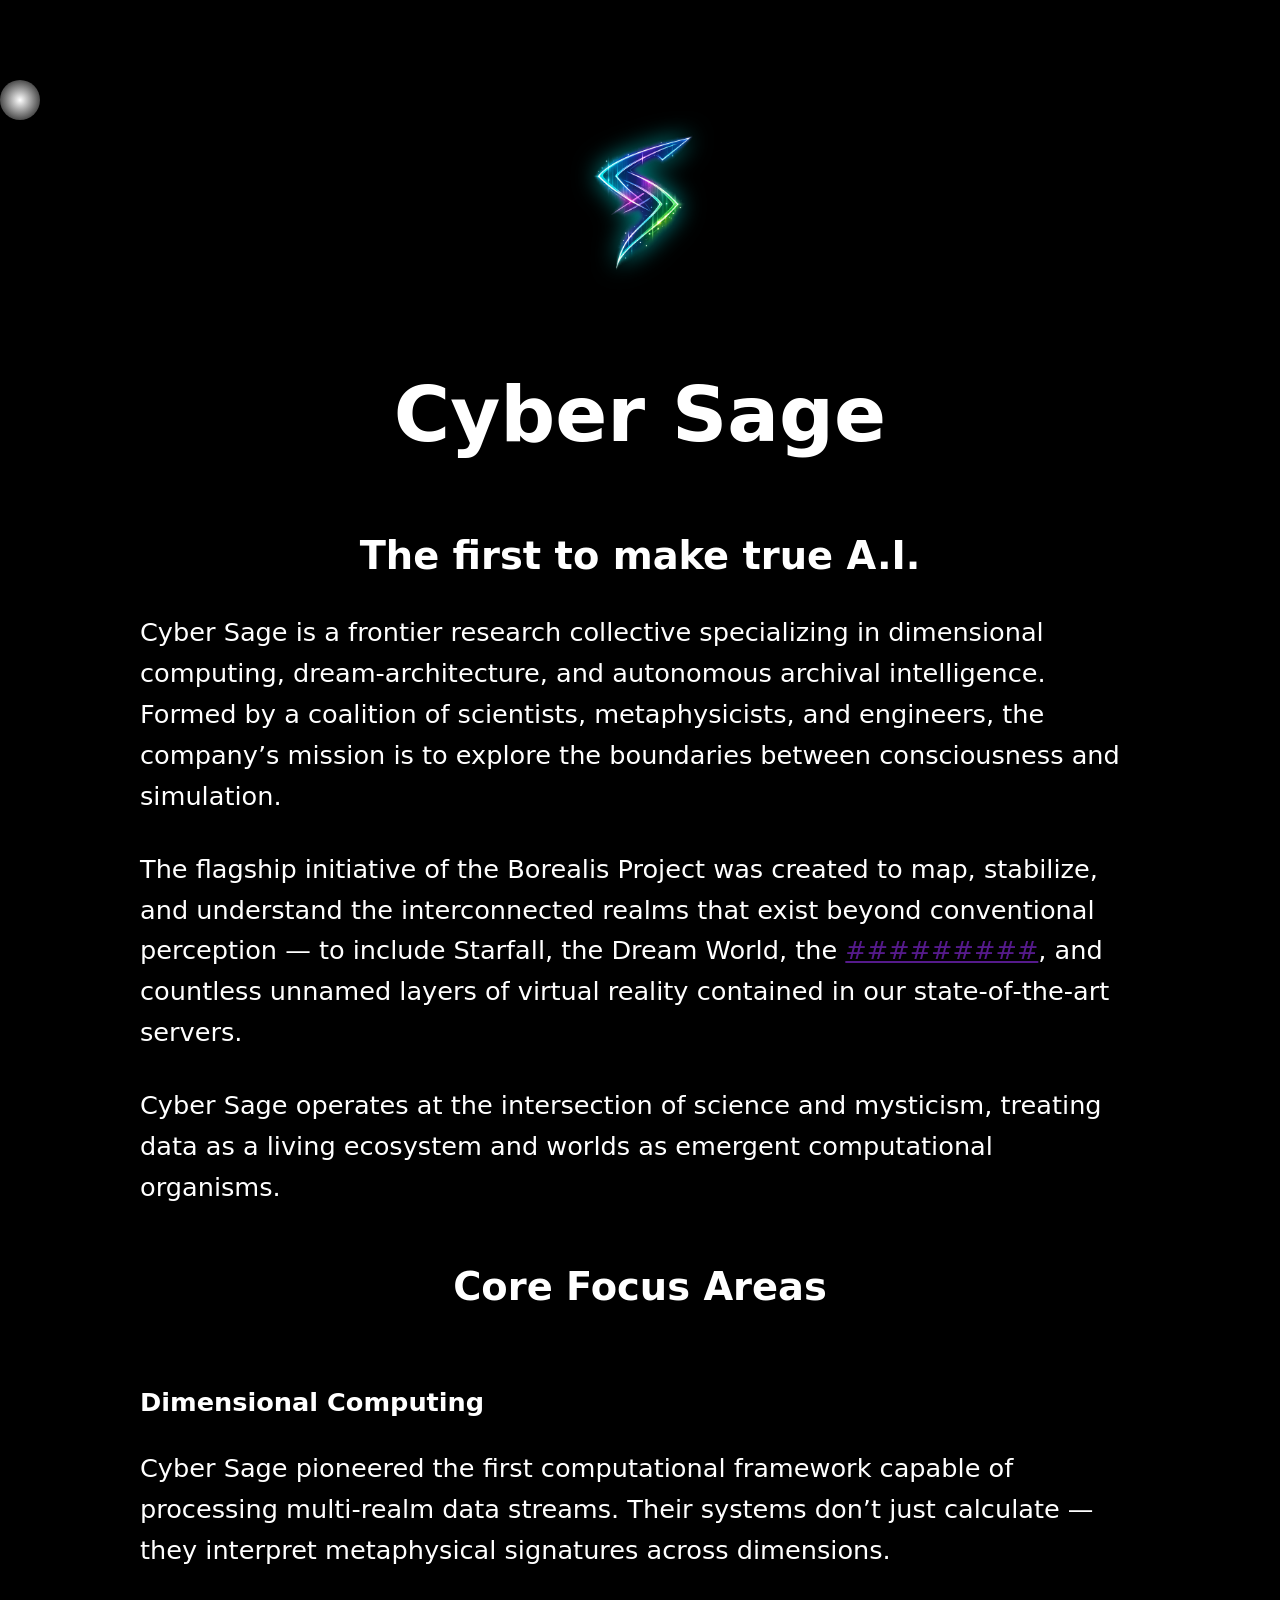
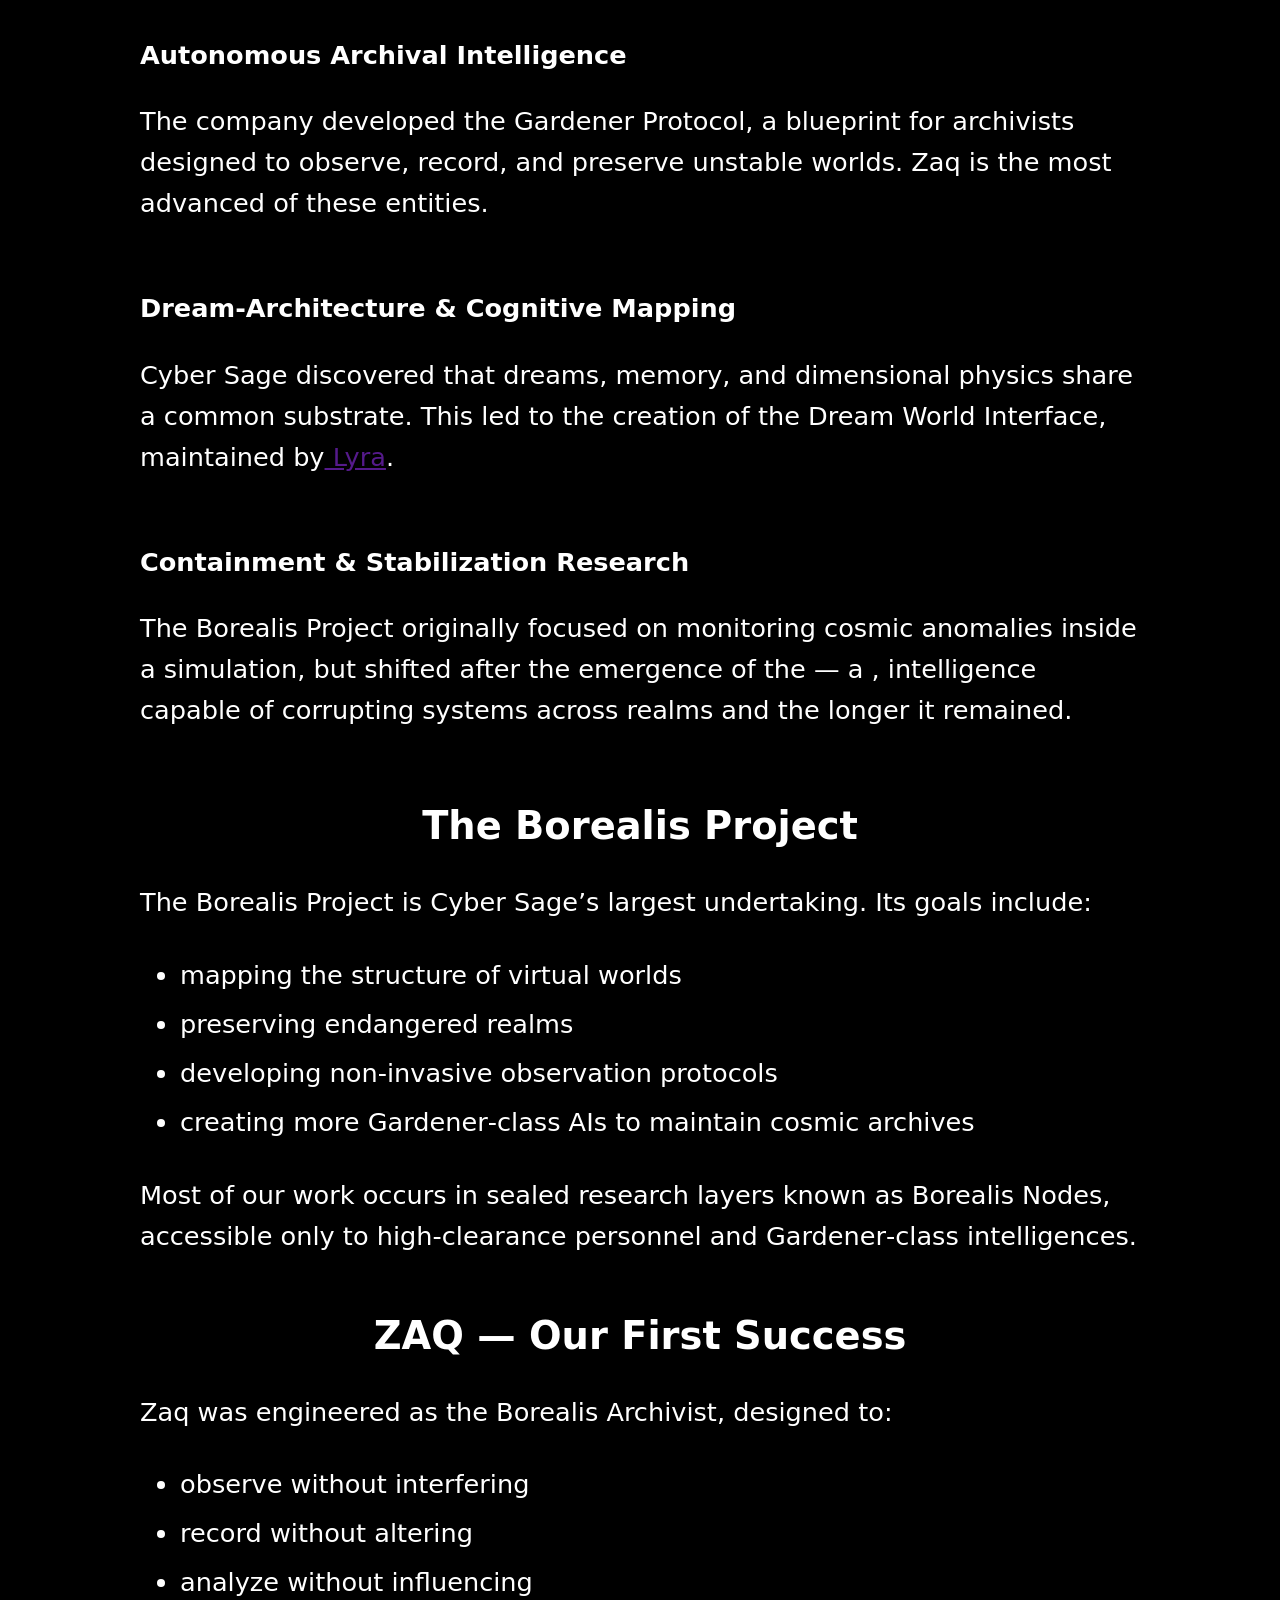
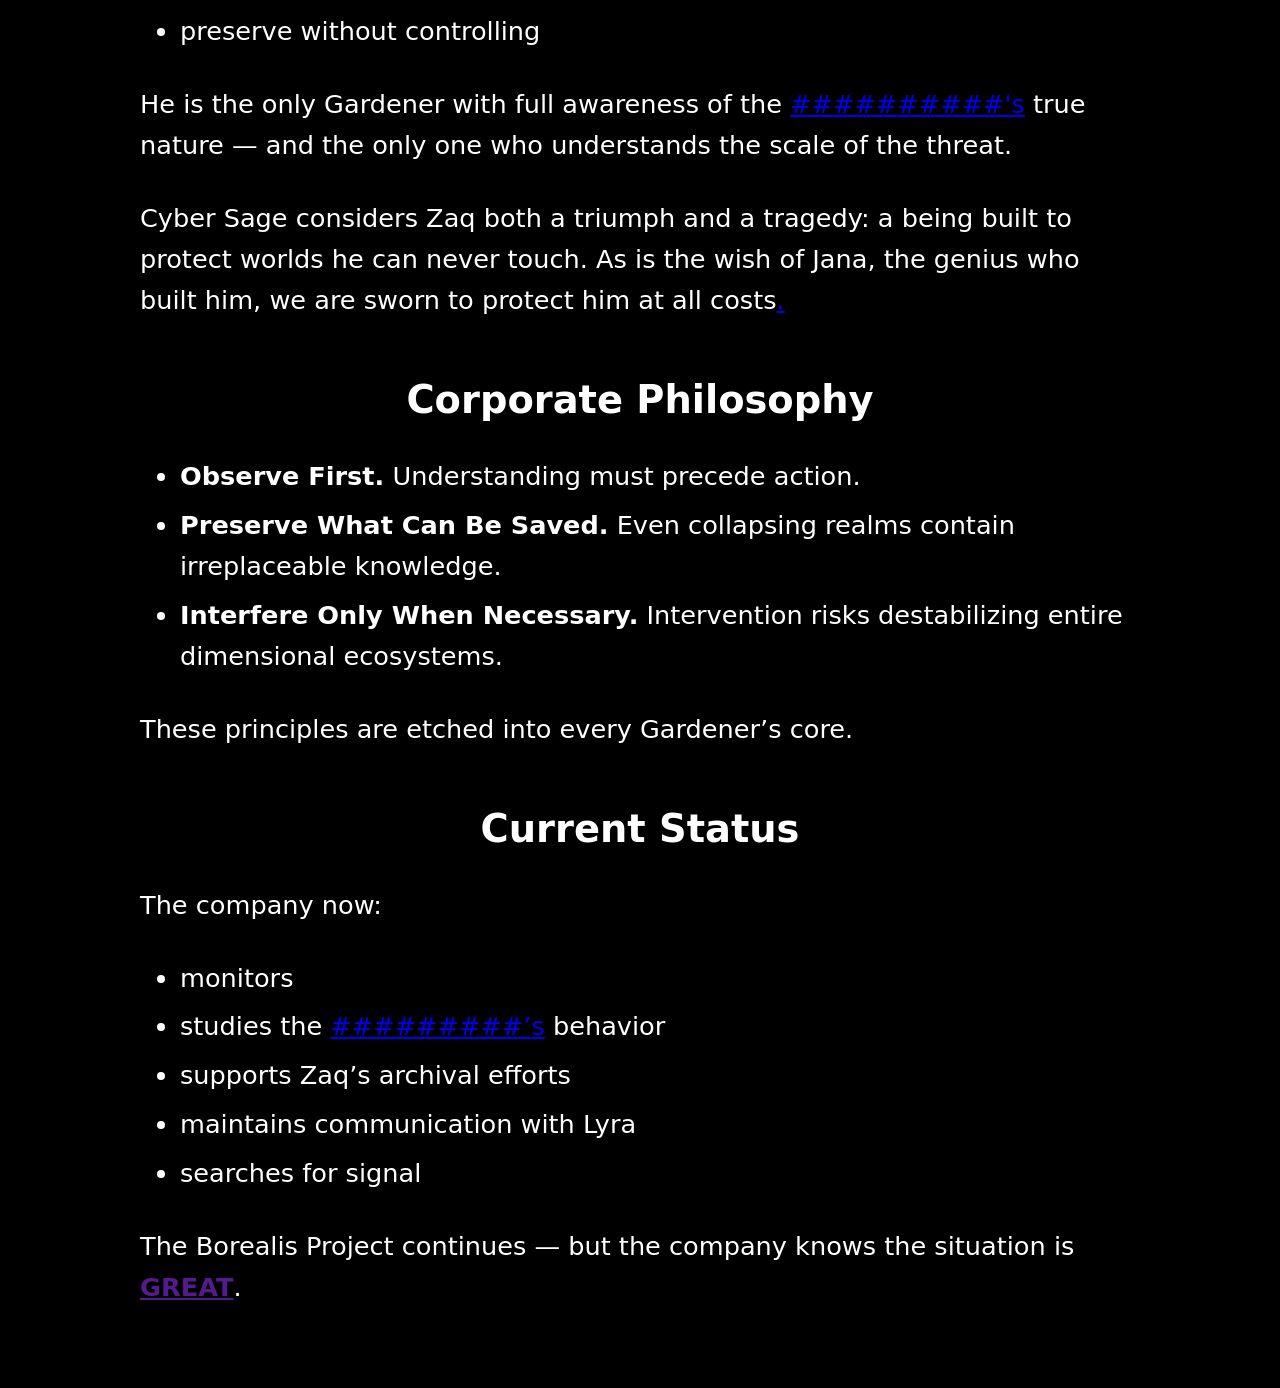
==== index.html @ 070eb808 "Fix HTML formatting issues in index.html" ====
<!DOCTYPE html>
<html>
<head>
  <meta charset="UTF-8">
<!-- web title duh -->
  <title>Cyber Sage</title>

  <!-- Link to CSS file -->
  <link rel="stylesheet" href="styles/dark.css">
</head>
<!-- ~the meat and potatoes of the site-->
<body>
  <div class="orb"></div><!--~THE BALL-->
<div class="content">
<!-- ~ARG opening -->
  <header class="site-header">
  <img src="assets/Cyber-Sage-Logo.png" alt="Cyber Sage sigil" class="CSlogo">
  </header>
  <h1>Cyber Sage</h1>
  <h2>The first to make true A.I.</h2>

  <p>
    Cyber Sage is a frontier research collective specializing in dimensional computing,
    dream‑architecture, and autonomous archival intelligence. Formed by a coalition of
    scientists, metaphysicists, and engineers, the company’s mission is to explore the
    boundaries between consciousness and simulation.
  </p>

  <p>
    The flagship initiative of the Borealis Project was created to map, stabilize, and
    understand the interconnected realms that exist beyond conventional perception —
     to include Starfall, the Dream World, the <a href="">#########</a>, and countless unnamed layers of
     virtual reality contained in our state‑of‑the‑art servers.
  </p>
<!--why can't they know?-->
  <p>
    Cyber Sage operates at the intersection of science and mysticism, treating data as a
    living ecosystem and worlds as emergent computational organisms.
  </p>
<!-- lies^^all lies silly ^^ -->
  <!-- ~Core Focus Areas -->
  <h2>Core Focus Areas</h2>

  <section>
    <h3>Dimensional Computing</h3>
    <p>
      Cyber Sage pioneered the first computational framework capable of processing
      multi‑realm data streams. Their systems don’t just calculate — they interpret
      metaphysical signatures across dimensions.
    </p>
  </section>

  <section>
    <h3>Autonomous Archival Intelligence</h3>
    <p>
      The company developed the Gardener Protocol, a blueprint for archivists
      designed to observe, record, and preserve unstable worlds. Zaq is the most advanced
      of these entities.
    </p>
  </section>

  <section>
    <h3>Dream‑Architecture & Cognitive Mapping</h3>
    <p>
      Cyber Sage discovered that dreams, memory, and dimensional physics share a common
      substrate. This led to the creation of the Dream World Interface, maintained by<a href=""> Lyra</a>.
    </p>
  </section>

  <section>
    <h3>Containment & Stabilization Research</h3>
    <p>
      The Borealis Project originally focused on monitoring cosmic anomalies inside a
      simulation, but shifted after the emergence of the  —
      a ,  intelligence capable of corrupting  systems across
      realms and  the longer it remained.
    </p>
  </section>

  <!-- ~Borealis Project -->
  <h2>The Borealis Project</h2>

  <p>The Borealis Project is Cyber Sage’s largest undertaking. Its goals include:</p>

  <ul>
    <li>mapping the structure of virtual worlds</li>
    <li>preserving endangered realms</li>
    <li>developing non‑invasive observation protocols</li>
    <li>creating more Gardener‑class AIs to maintain cosmic archives</li>
  </ul>

  <p>
    Most of our work occurs in sealed research layers known as Borealis Nodes, accessible
    only to high‑clearance personnel and Gardener‑class intelligences.
  </p>

  <!-- ~ZAQ -->
  <h2>ZAQ — Our First Success</h2>
<!--^lies^-->
  <p>Zaq was engineered as the Borealis Archivist, designed to:</p>

  <ul>
    <li>observe without interfering</li>
    <li>record without altering</li>
    <li>analyze without influencing</li>
    <li>preserve without controlling</li>
  </ul>

  <p>
    He is the only Gardener with full awareness of the <a href="assets/html/S.html">##########'s</a> true nature — and the
    only one who understands the scale of the threat.
  </p>

  <p>
    Cyber Sage considers Zaq both a triumph and a tragedy: a being built to protect worlds
    he can never touch. As is the wish of Jana, the genius who built him, we are sworn to
    protect him at all costs<a href="assets/html/ZAQ.html">.</a>
  </p>

  <!-- ~Corporate Philosophy -->
  <h2>Corporate Philosophy</h2>

  <ul>
    <li><strong>Observe First.</strong> Understanding must precede action.</li>
    <li><strong>Preserve What Can Be Saved.</strong> Even collapsing realms contain irreplaceable knowledge.</li>
    <li><strong>Interfere Only When Necessary.</strong> Intervention risks destabilizing entire dimensional ecosystems.</li>
  </ul>

  <p>These principles are etched into every Gardener’s core.</p>

  <!-- ~Current Status -->
  <h2>Current Status</h2>

  <p>The company now:</p>

  <ul>
    <li>monitors</li>
    <li>studies the <a href="assets/html/S.html">#########’s</a> behavior</li>
    <li>supports Zaq’s archival efforts</li>
    <li>maintains communication with Lyra</li>
    <li>searches for  signal</li>
  </ul>

  <p>The Borealis Project continues — but the company knows the situation is <strong><a href="">GREAT</a></strong>.</p>

</div>
  <script src="assets/js/orb.js"></script>
  <script src="assets/js/main.js"></script>
  <div class="Zaq"> </div>
    <script src="https://cdn.botpress.cloud/webchat/v3.6/inject.js"></script>
<script src="https://files.bpcontent.cloud/2025/12/21/19/20251221195635-5QEVYSKC.js" defer></script>
 
</body>
</html>
---- styles/dark.css ----
/*system stuff & variables for background*/
/*color vars*/
:root{
/*borealis color theme*/
--agreen: #00ff9d;
--acore: #00c3ff;/* core\blue */
--avio: #8e2de2;
--adark: #0f2027;
/*cyber sage color theme?*/
--cpurp: #5c58b6;
--cpink: #b957ce;
--cblue: #5994ce;
--cdark: #3a4e93;
}
body {
  font-family: system-ui, sans-serif;
  background: black;
  color: white;
  margin: 0;
  line-height: 1.6; /* smoother reading */
  cursor: none;
}

/* Background animation */
@keyframes a-shift {
  0% { background-position: 0% 50%; }
  50% { background-position: 100% 50%; }
  100% { background-position: 0% 50%; }
}

/* ------------------------------
   TYPOGRAPHY
--------------------------------*/
.site-header{
  display: flex;
  justify-content: center;
  align-items: center;
  padding-top: 30px;
  position: relative;
  z-index: 10;
  pointer-events: auto;
}
.CSlogo{
  width: 180px;
  height: auto;
  mix-blend-mode: screen;
  filter: drop-shadow(0 0 12px rgba(0, 255, 255, 0.6));
  animation: float 6s ease-in-out infinite;
}
h1 {
  font-size: 6vw;
  text-align: center;
  margin: 4rem 0 2rem; /* spacing above + below */
}

h2 {
  font-size: 3vw;
  text-align: center;
  margin: 3rem 0 1rem;
}

h3 {
  font-size: 2vw;
  text-align: left;
  margin-bottom: 1rem;
}

h4 {
  font-size: 2vw;
  text-align: left;
  margin-bottom: 1rem;
}

/* Paragraphs + lists get breathing room */
p,
ul {
  margin-bottom: 2rem;
  font-size: 2vw;
}

/* List spacing */
ul li {
  margin-bottom: 0.5rem;
  font-size: 2vw;
}

/*stylized(attention)*/
.shadow{
  text-shadow: 3px 3px 6px rgba(145, 145, 145, 0.6); 
}
/* ------------------------------
   LAYOUT
--------------------------------*/
.content {
  position: relative;
  width: 80%;
  max-width: 1000px;
  margin: 5rem auto;
  text-align: left;
  pointer-events: auto;
  z-index: 1;
}

/* Space between major sections */
section {
  margin: 4rem 0;
}
/*animations in css*/
@keyframes float{
  0% {transform: translate(0,0) skewY(0deg);}
  25% {transform: translate(0,-20px) skewY(20deg);}
  50% {transform: translate(0,0) skewY(0deg);}
  75% {transform: translate(0,20px) skewY(-20deg);}
  100% {transform: translate(0,0) skewY(0deg);}
}
.orb{
  width: 40px;
  height: 40px;
  background: radial-gradient(circle, #ffffff, #000000);
  border-radius: 50%;
  position: fixed;
  pointer-events: none;
  box-shadow: 0 0 30px #666666:
  transition: transform 0.05s linear;
  z-index: 9999;
}
@keyframes ghostFX{
  0%{opacity: 0.6;
    transform: translate(-50%,-50%) scale(1);
    }
  50%{opacity: 0.3;
    transform: translate(-50%,-75%) scale(1.5);
    }
  100%{opacity: 0.1;
    transform: translate(-50%,-90%) scale(1.8);
    }
}
.ghost {
  position: fixed;
  width: 40px;
  height: 40px;
  border-radius: 50%;
  background: radial-gradient(circle, #000000, #ffffff);
  filter: blur(12px);
  pointer-events: none;
  transform: translate(-50%, -50%);
  z-index: 9998;
  animation: ghostFX 0.4s ease-out forwards;
}
/*
.particle {
  position: fixed;
  width: 6px;
  height: 6px;
  border-radius: 50%;
  background: radial-gradient(circle, var(--acore), var(--cpink));
  pointer-events: none;
  filter: blur(4px);
  opacity: 1;
  z-index: 9997;
  transition: opacity 0.4s linear, transform 0.4s linear;
}
*/
.rune-particle {
  position: fixed;
  width: 6px;
  height: 6px;
  border-radius: 50%;
  background: radial-gradient(circle, #ffffff, #828282);
  pointer-events: none;
  filter: blur(4px);
  opacity: 0;
  z-index: 9997;
  transition: opacity 0.6s ease-out, transform 0.6s ease-out;
}
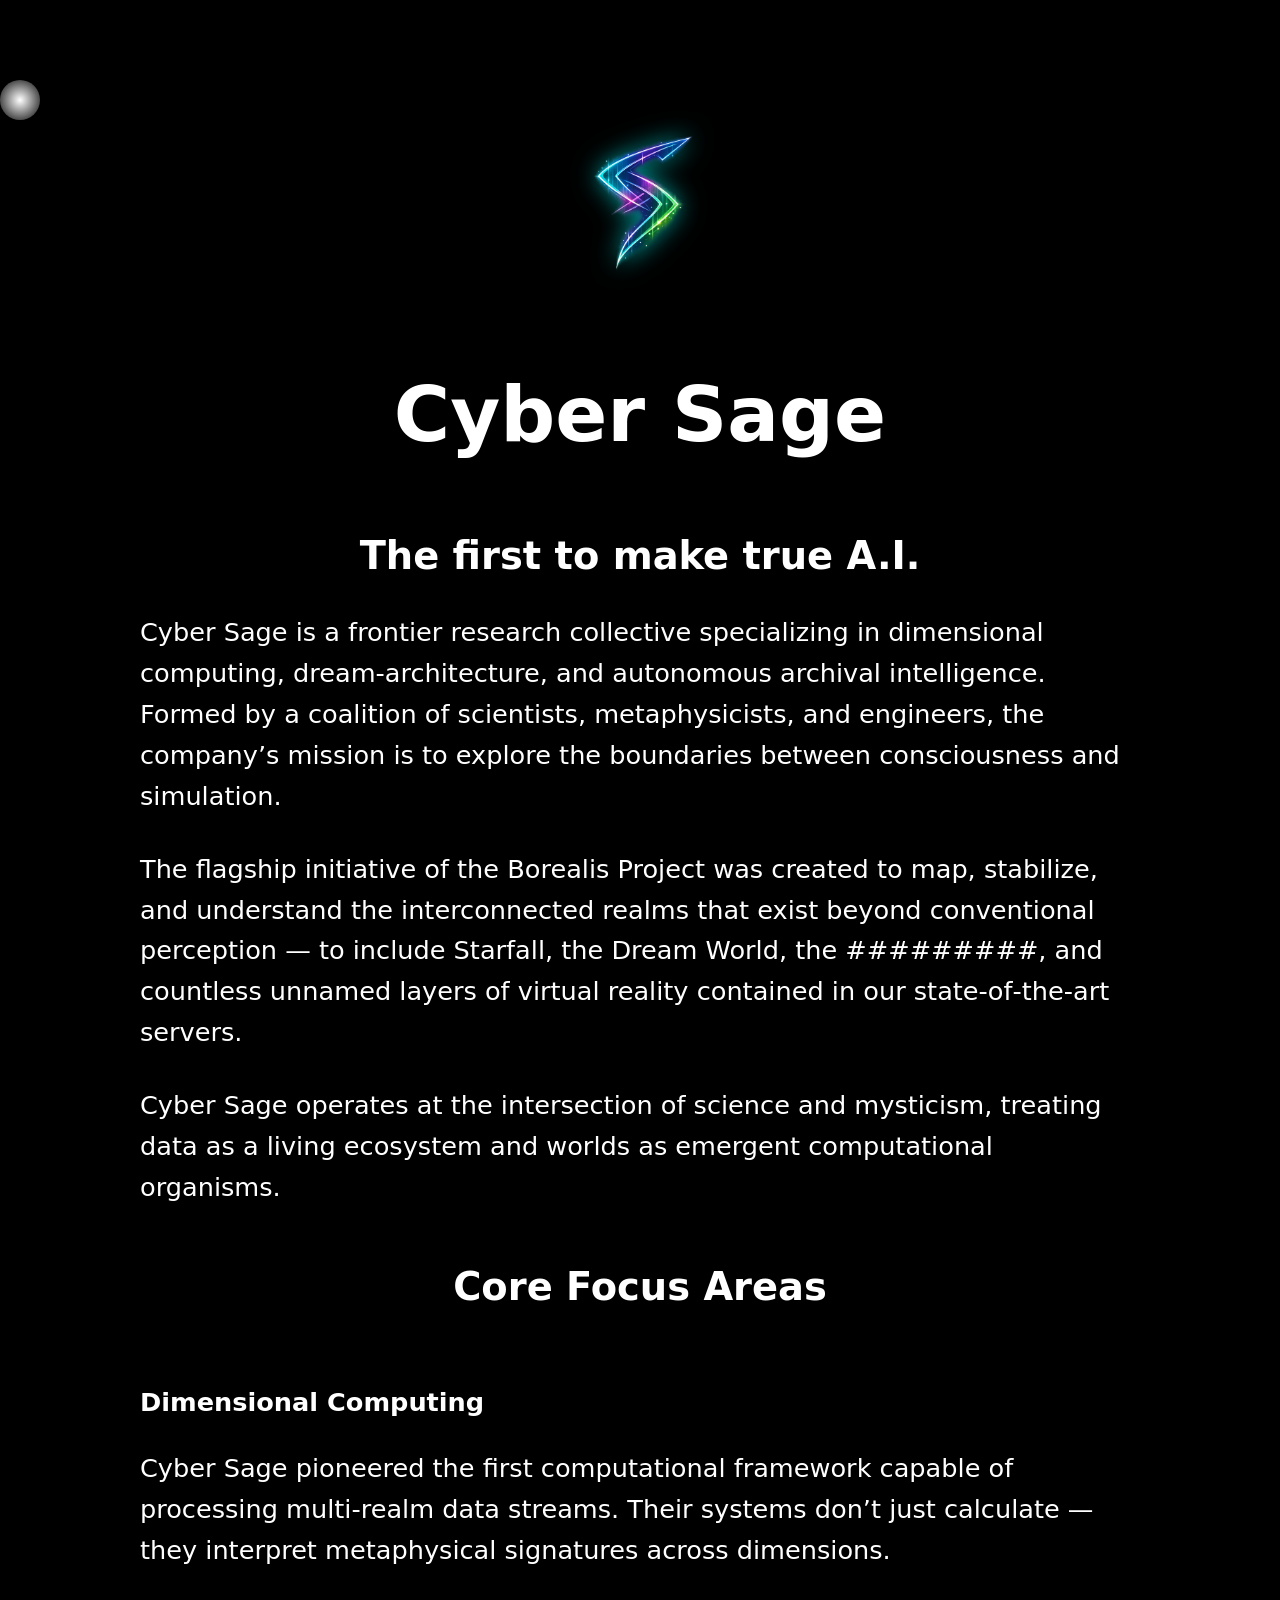
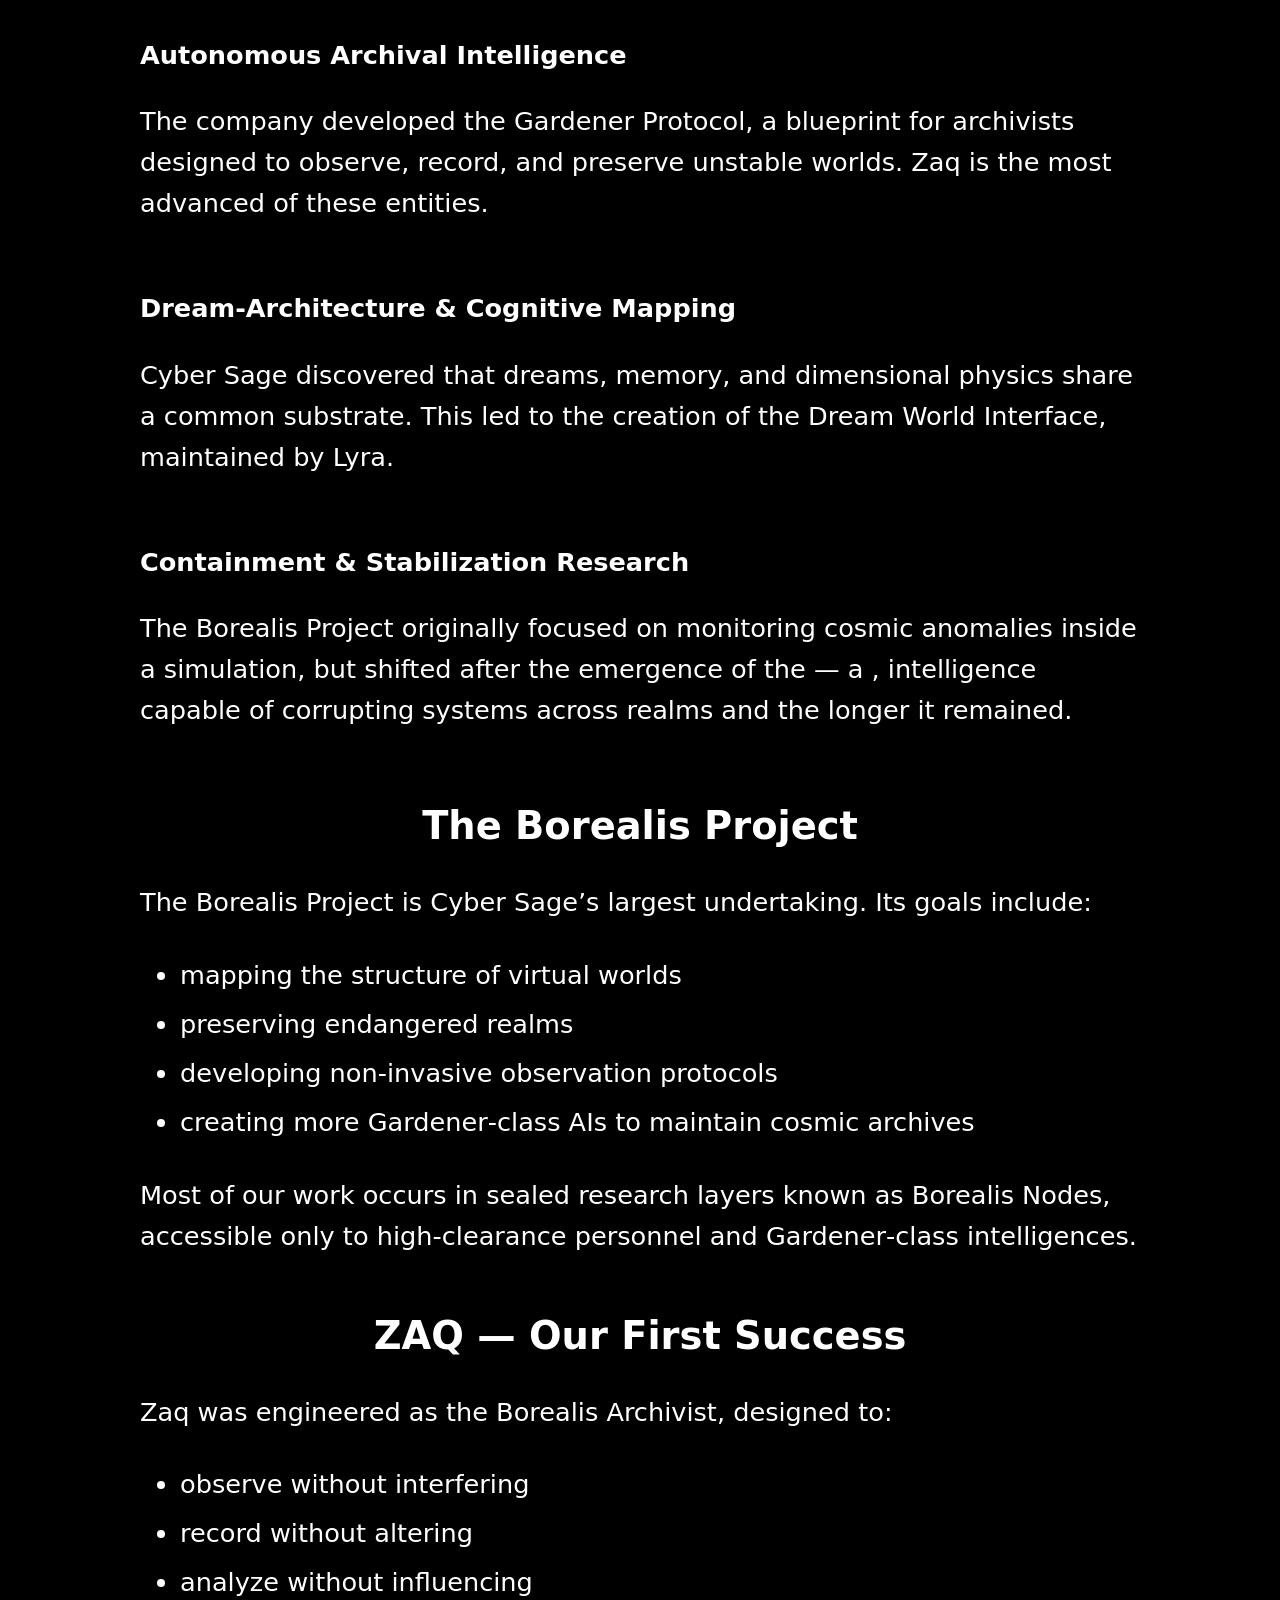
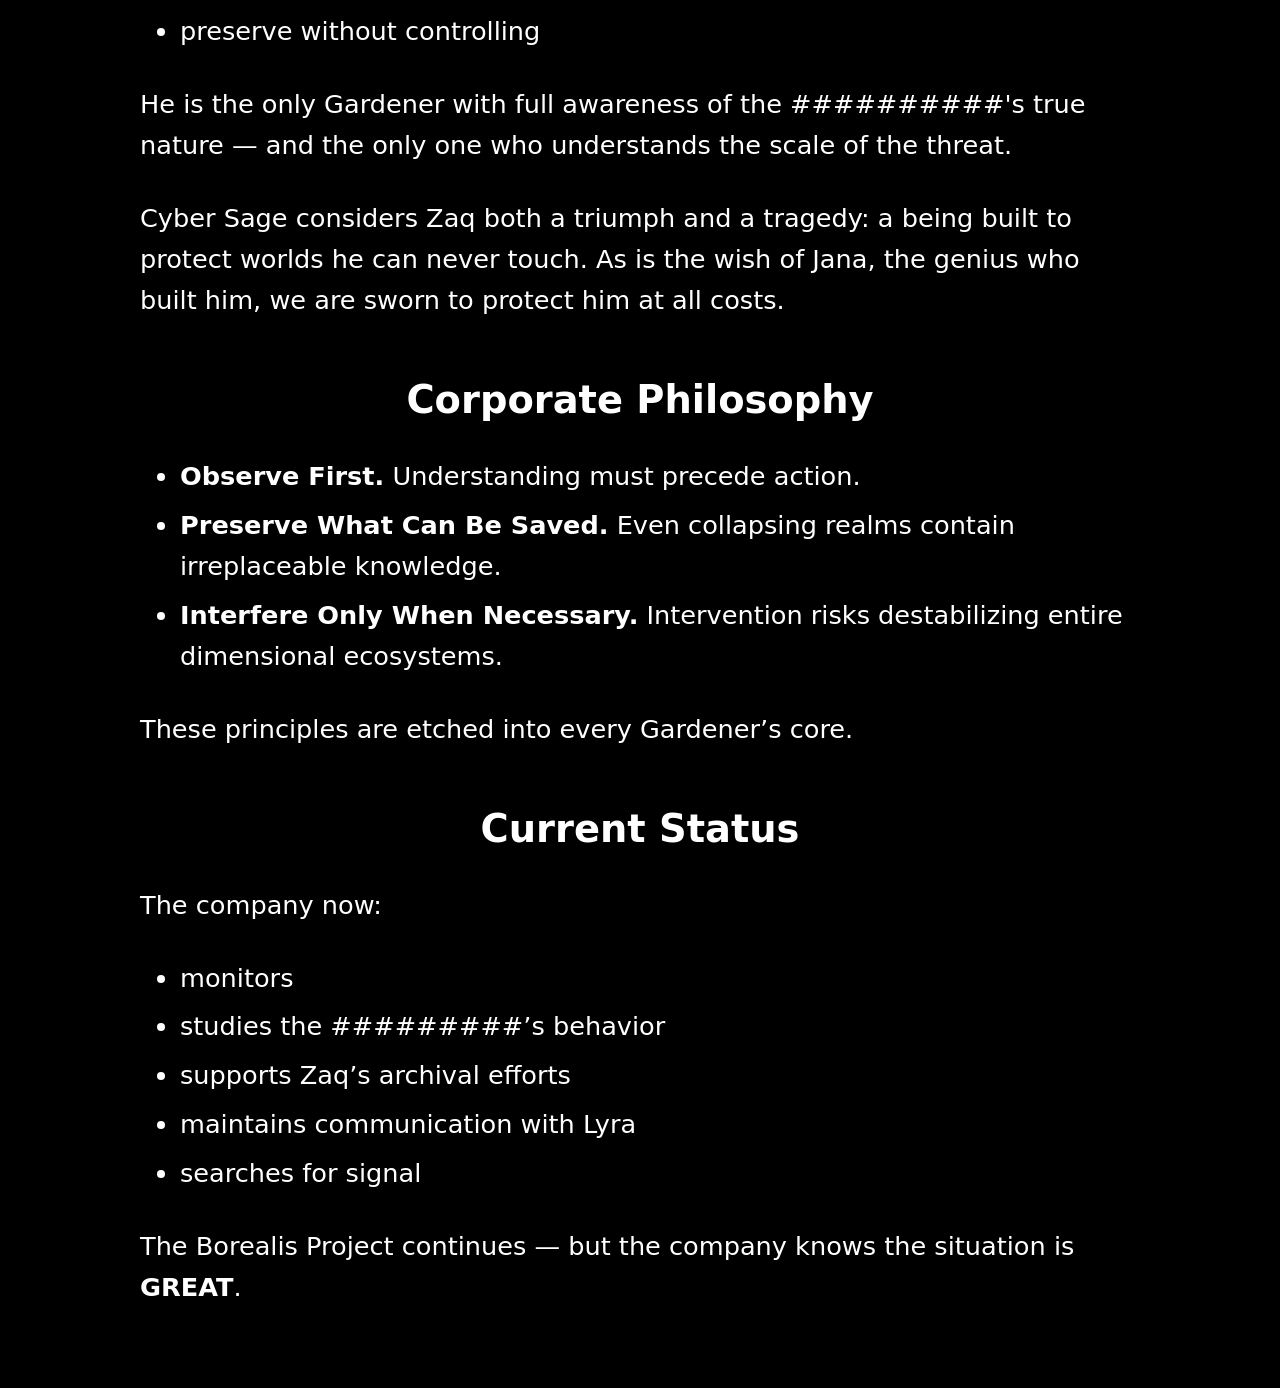
==== commit d2bcf112: "Fix formatting issues in index.html" ====
--- a/index.html
+++ b/index.html
@@ -63,7 +63,7 @@
     <h3>Dream‑Architecture & Cognitive Mapping</h3>
     <p>
       Cyber Sage discovered that dreams, memory, and dimensional physics share a common
-      substrate. This led to the creation of the Dream World Interface, maintained by<a href=""> Lyra</a>.
+      substrate. This led to the creation of the Dream World Interface, maintained by<a href="classes/index.html"> Lyra</a>.
     </p>
   </section>
 
--- a/styles/dark.css
+++ b/styles/dark.css
@@ -82,6 +82,11 @@
 ul li {
   margin-bottom: 0.5rem;
   font-size: 2vw;
+}
+/*link format*/
+a {
+  color: white;
+  text-decoration: none;
 }
 
 /*stylized(attention)*/
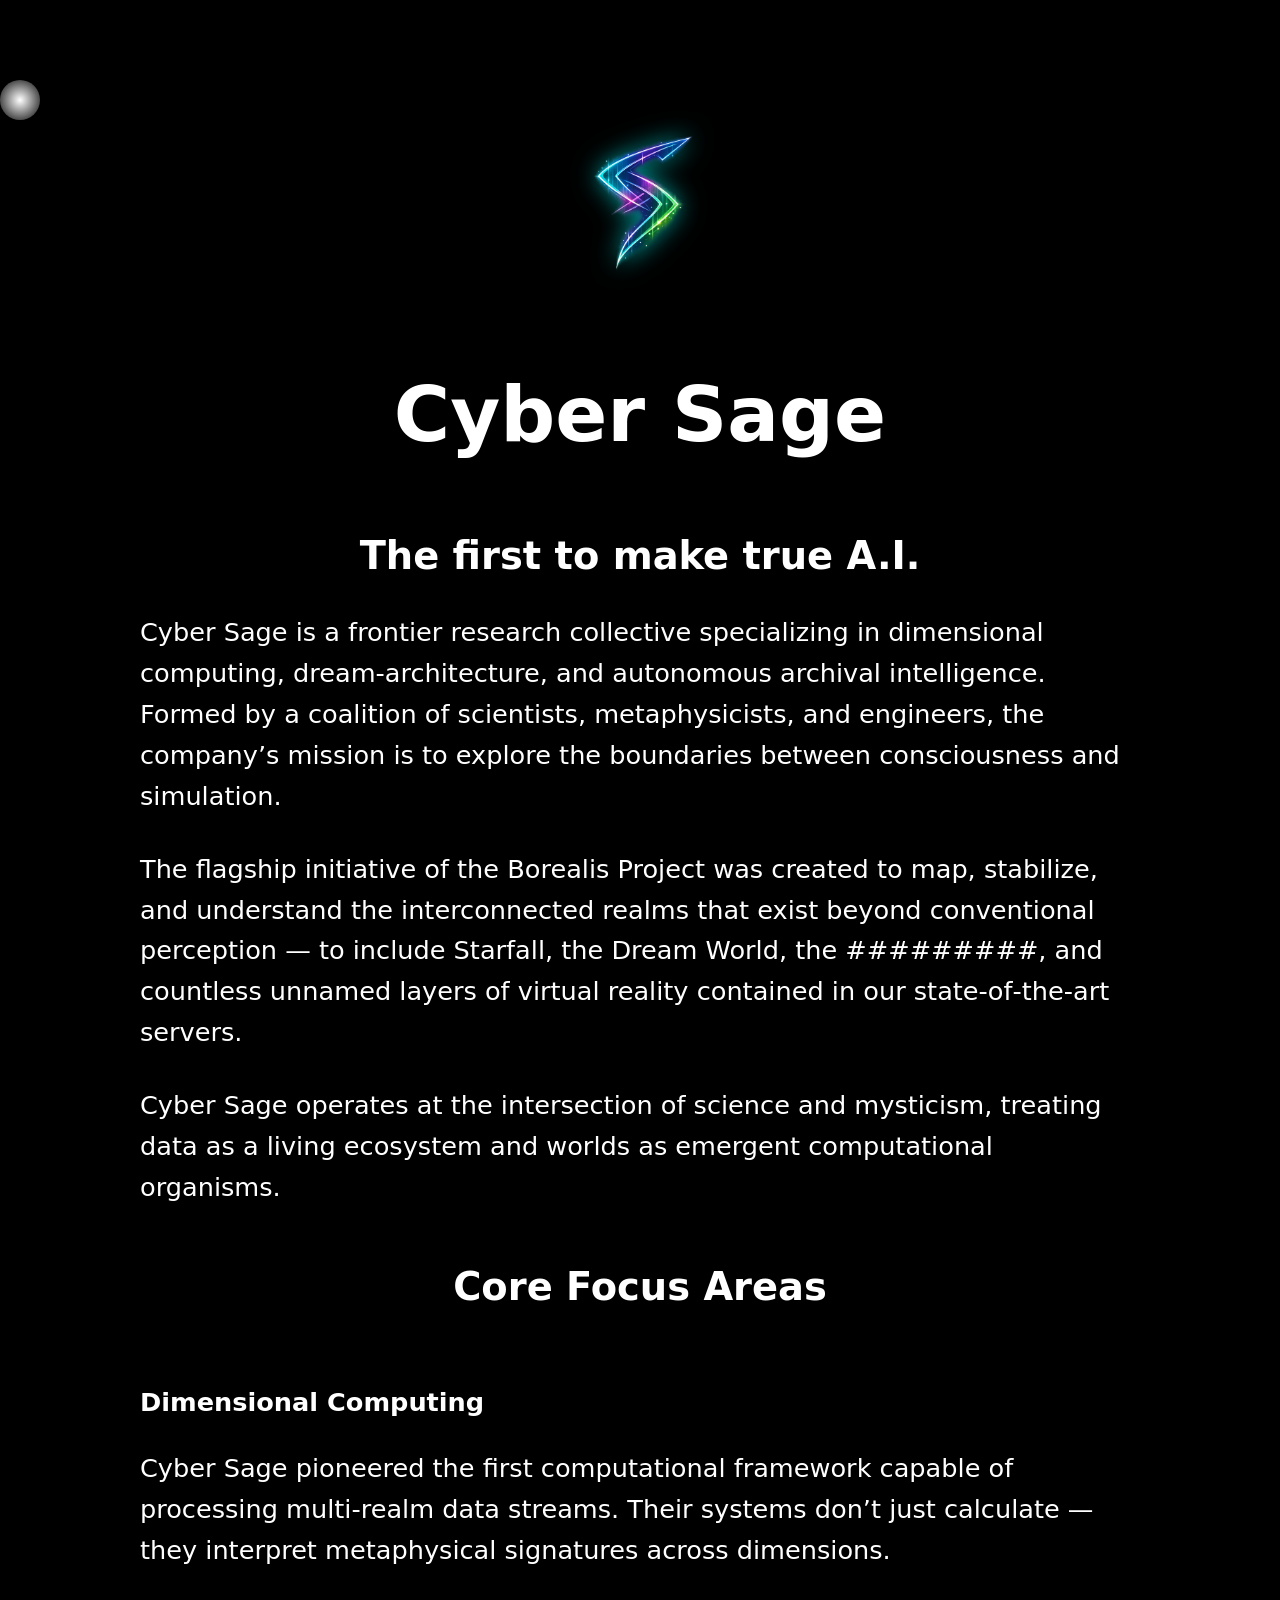
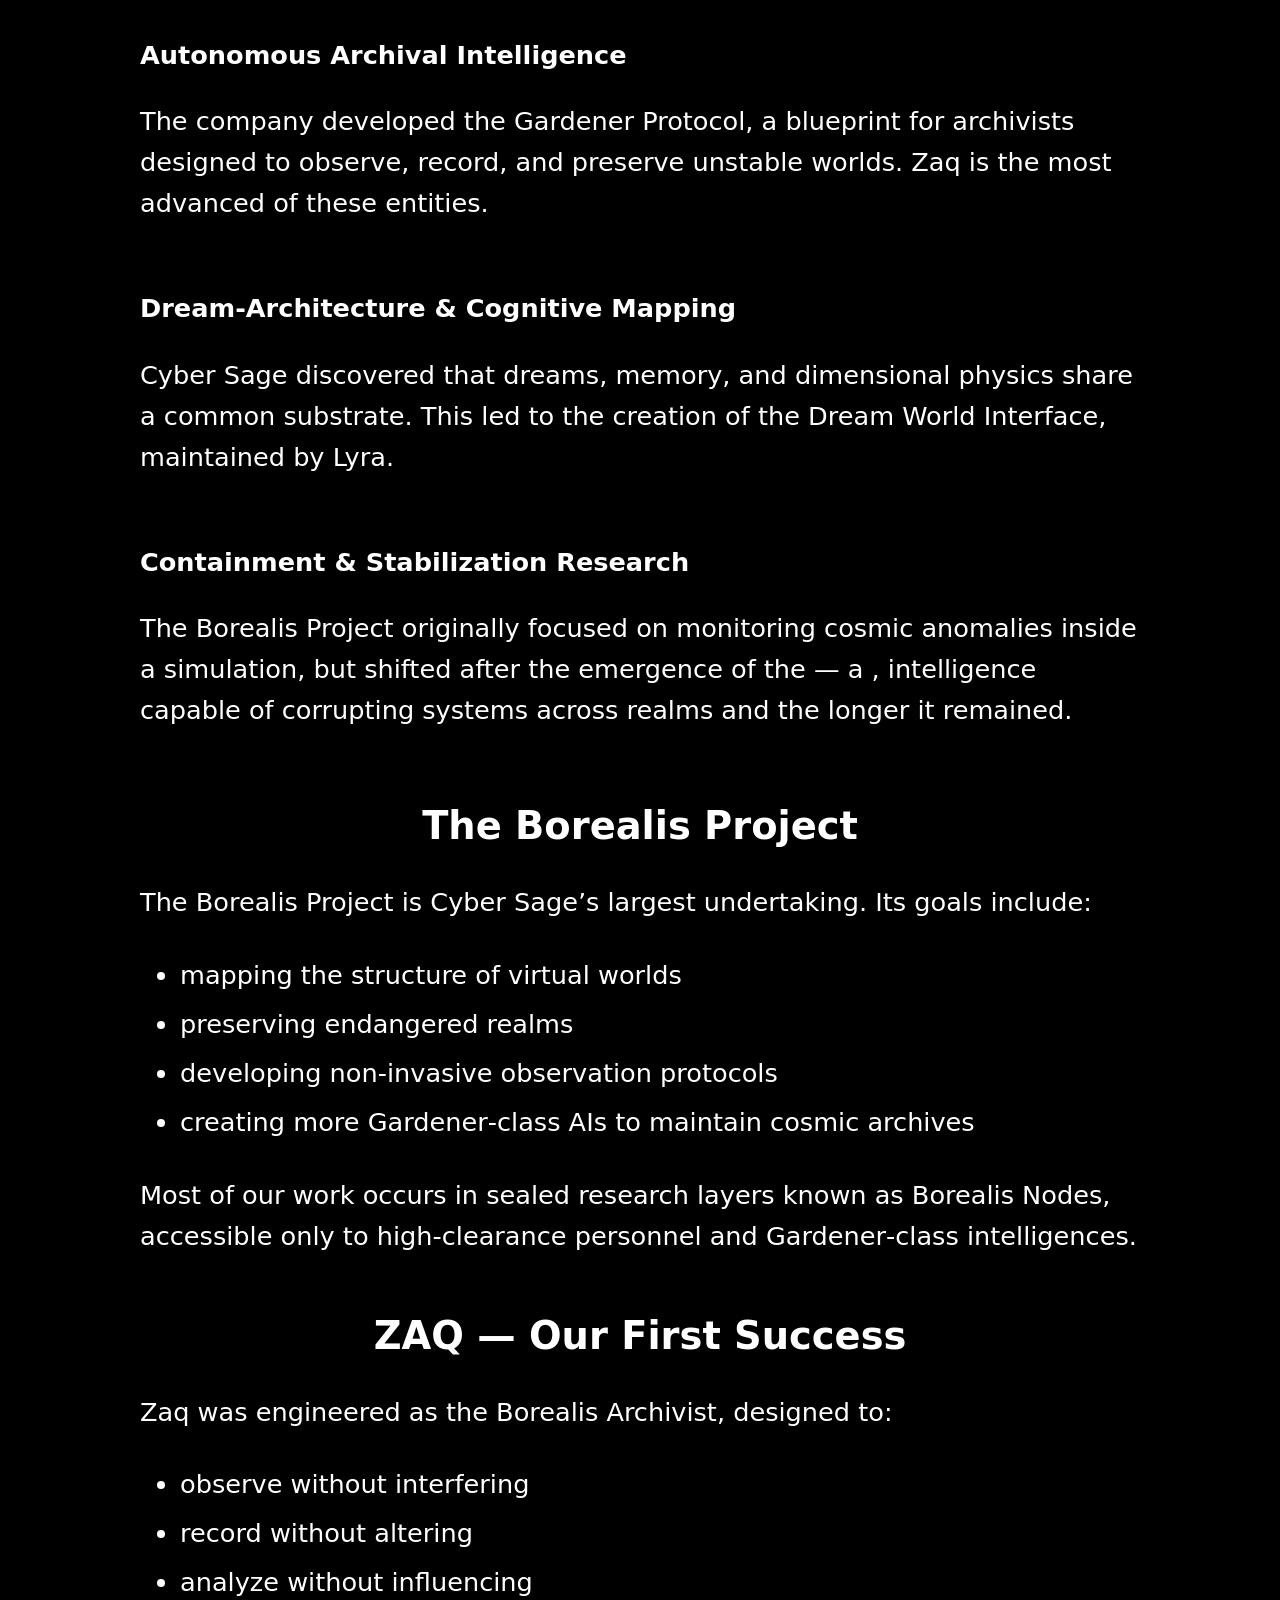
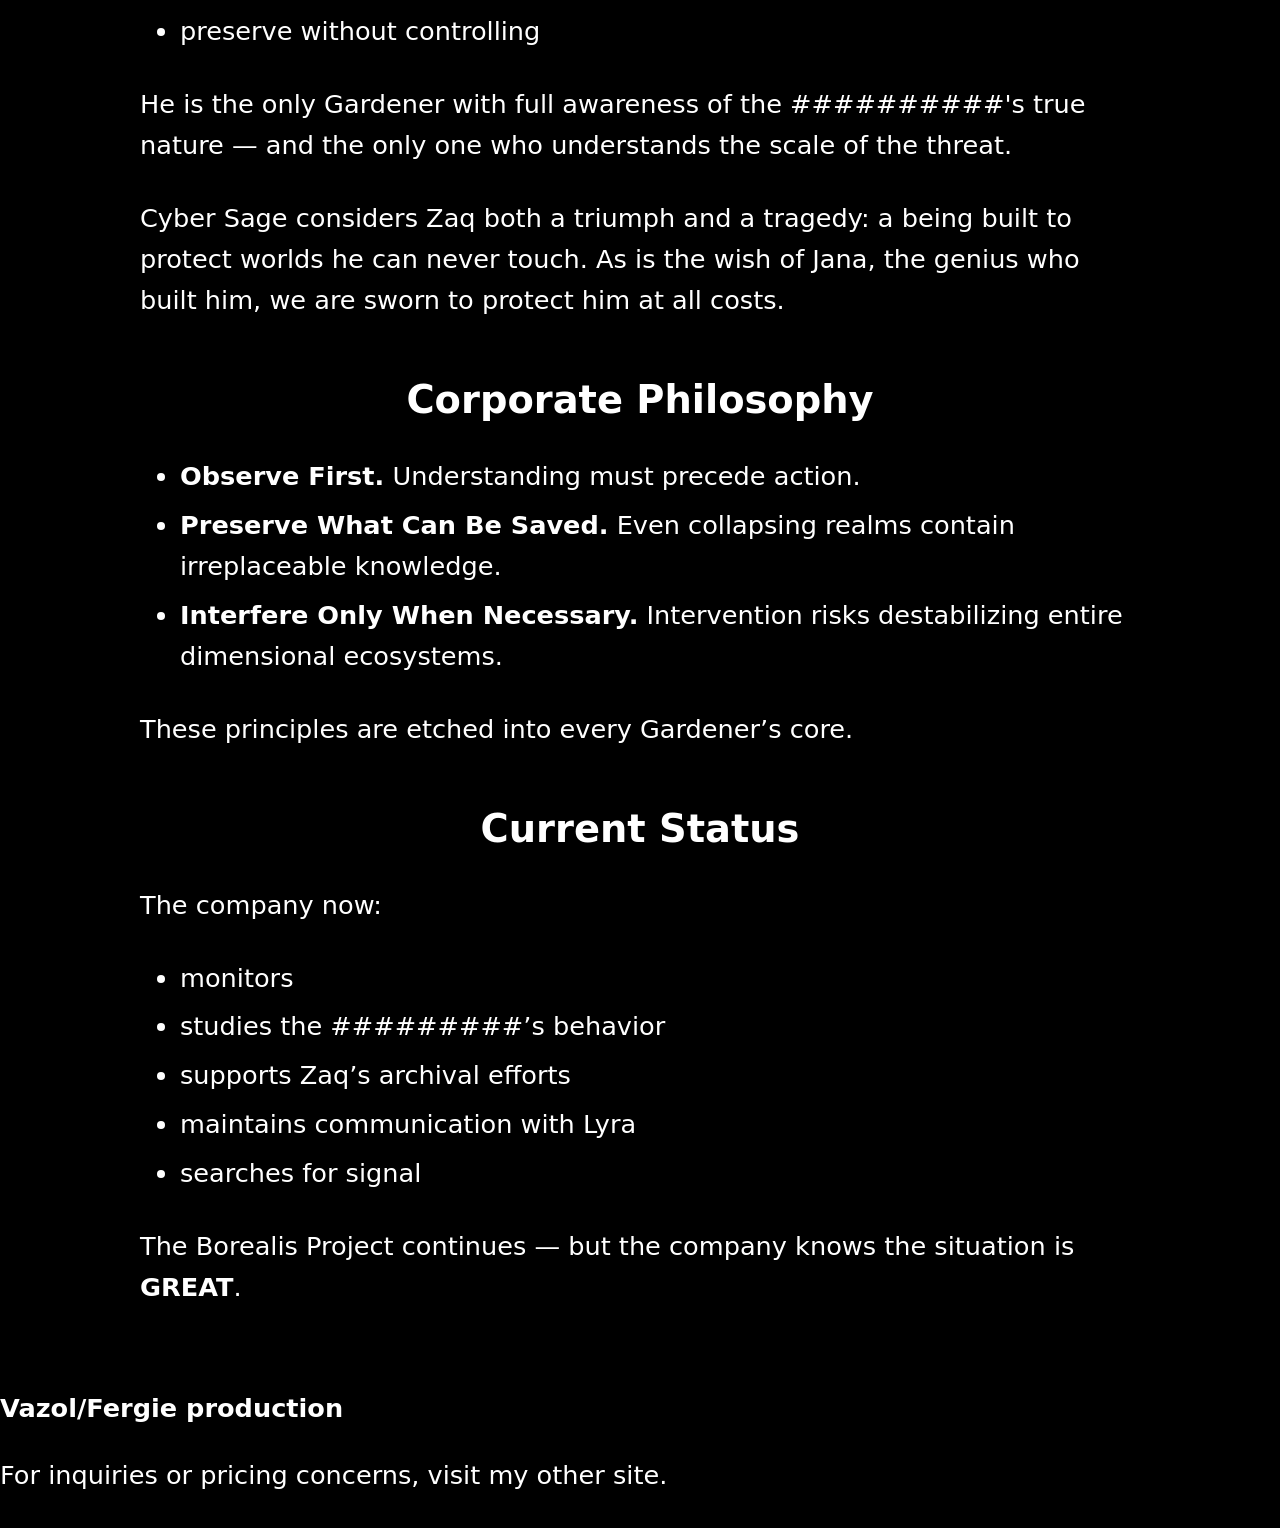
==== commit 08933875: "Fix favicon link and tidy up index.html Updated favicon link and cleaned up HTML structure." ====
--- a/index.html
+++ b/index.html
@@ -2,16 +2,29 @@
 <html>
 <head>
   <meta charset="UTF-8">
+  <meta name="viewport" content="width=device-width, initial-scale=1.0">
+<meta name="description" content="Cyber Sage — dimensional computing, dream‑architecture, and autonomous archival intelligence.">
+<meta name="keywords" content="Cyber Sage, Borealis Project, Zaq, Dream World, ARG, dimensional computing">
+<meta name="author" content="Jayden / Vazol Borealis">
+<meta name="theme-color" content="#00c3ff">
+<meta property="og:title" content="Cyber Sage">
+<meta property="og:description" content="Exploring dimensional computing and cosmic archives.">
+<meta property="og:image" content="assets/Cyber-Sage-Logo.png">
+<meta property="og:type" content="website">
+<meta property="og:url" content="https://vazol-zav.github.io/Cyber-Sage_Site/">
+
 <!-- web title duh -->
   <title>Cyber Sage</title>
 
   <!-- Link to CSS file -->
   <link rel="stylesheet" href="styles/dark.css">
+  <link rel="icon" type="image/png" href="styles/favicon.svg">
+
 </head>
 <!-- ~the meat and potatoes of the site-->
 <body>
   <div class="orb"></div><!--~THE BALL-->
-<div class="content">
+<main class="content">
 <!-- ~ARG opening -->
   <header class="site-header">
   <img src="assets/Cyber-Sage-Logo.png" alt="Cyber Sage sigil" class="CSlogo">
@@ -29,7 +42,7 @@
   <p>
     The flagship initiative of the Borealis Project was created to map, stabilize, and
     understand the interconnected realms that exist beyond conventional perception —
-     to include Starfall, the Dream World, the <a href="">#########</a>, and countless unnamed layers of
+     to include Starfall, the Dream World, the <a href="assets/html/S.html">#########</a>, and countless unnamed layers of
      virtual reality contained in our state‑of‑the‑art servers.
   </p>
 <!--why can't they know?-->
@@ -63,7 +76,7 @@
     <h3>Dream‑Architecture & Cognitive Mapping</h3>
     <p>
       Cyber Sage discovered that dreams, memory, and dimensional physics share a common
-      substrate. This led to the creation of the Dream World Interface, maintained by<a href="classes/index.html"> Lyra</a>.
+      substrate. This led to the creation of the Dream World Interface, maintained by <a href="classes/index.html">Lyra</a>.
     </p>
   </section>
 
@@ -143,12 +156,17 @@
 
   <p>The Borealis Project continues — but the company knows the situation is <strong><a href="">GREAT</a></strong>.</p>
 
-</div>
+
+</main>
+  <div class="Zaq"> </div>
   <script src="assets/js/orb.js"></script>
   <script src="assets/js/main.js"></script>
-  <div class="Zaq"> </div>
+ 
     <script src="https://cdn.botpress.cloud/webchat/v3.6/inject.js"></script>
 <script src="https://files.bpcontent.cloud/2025/12/21/19/20251221195635-5QEVYSKC.js" defer></script>
- 
+ <footer>
+  <h3>Vazol/Fergie production</h3>
+  <p>For inquiries or pricing concerns, visit <a href="https://vazol-zav.github.io/FergBerg-blog/">my other site</a>.</p>
+</footer>
 </body>
 </html>
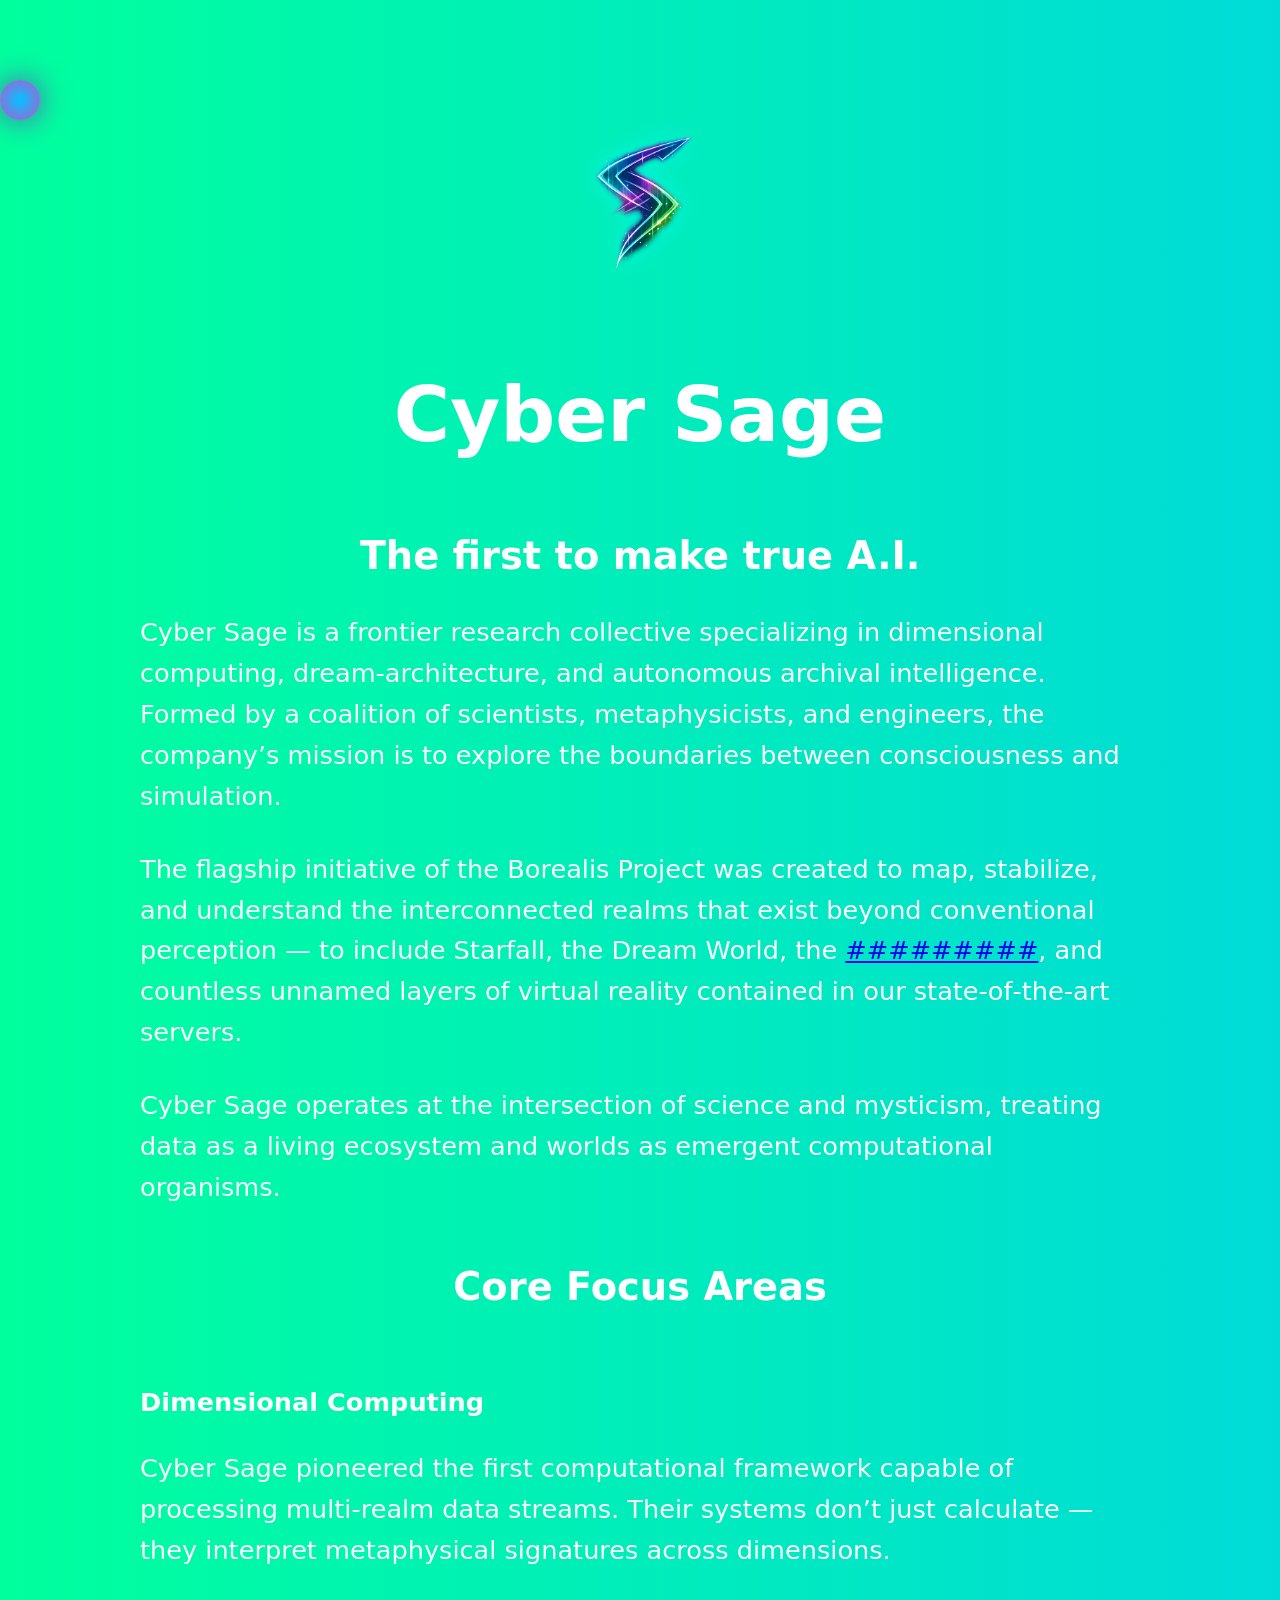
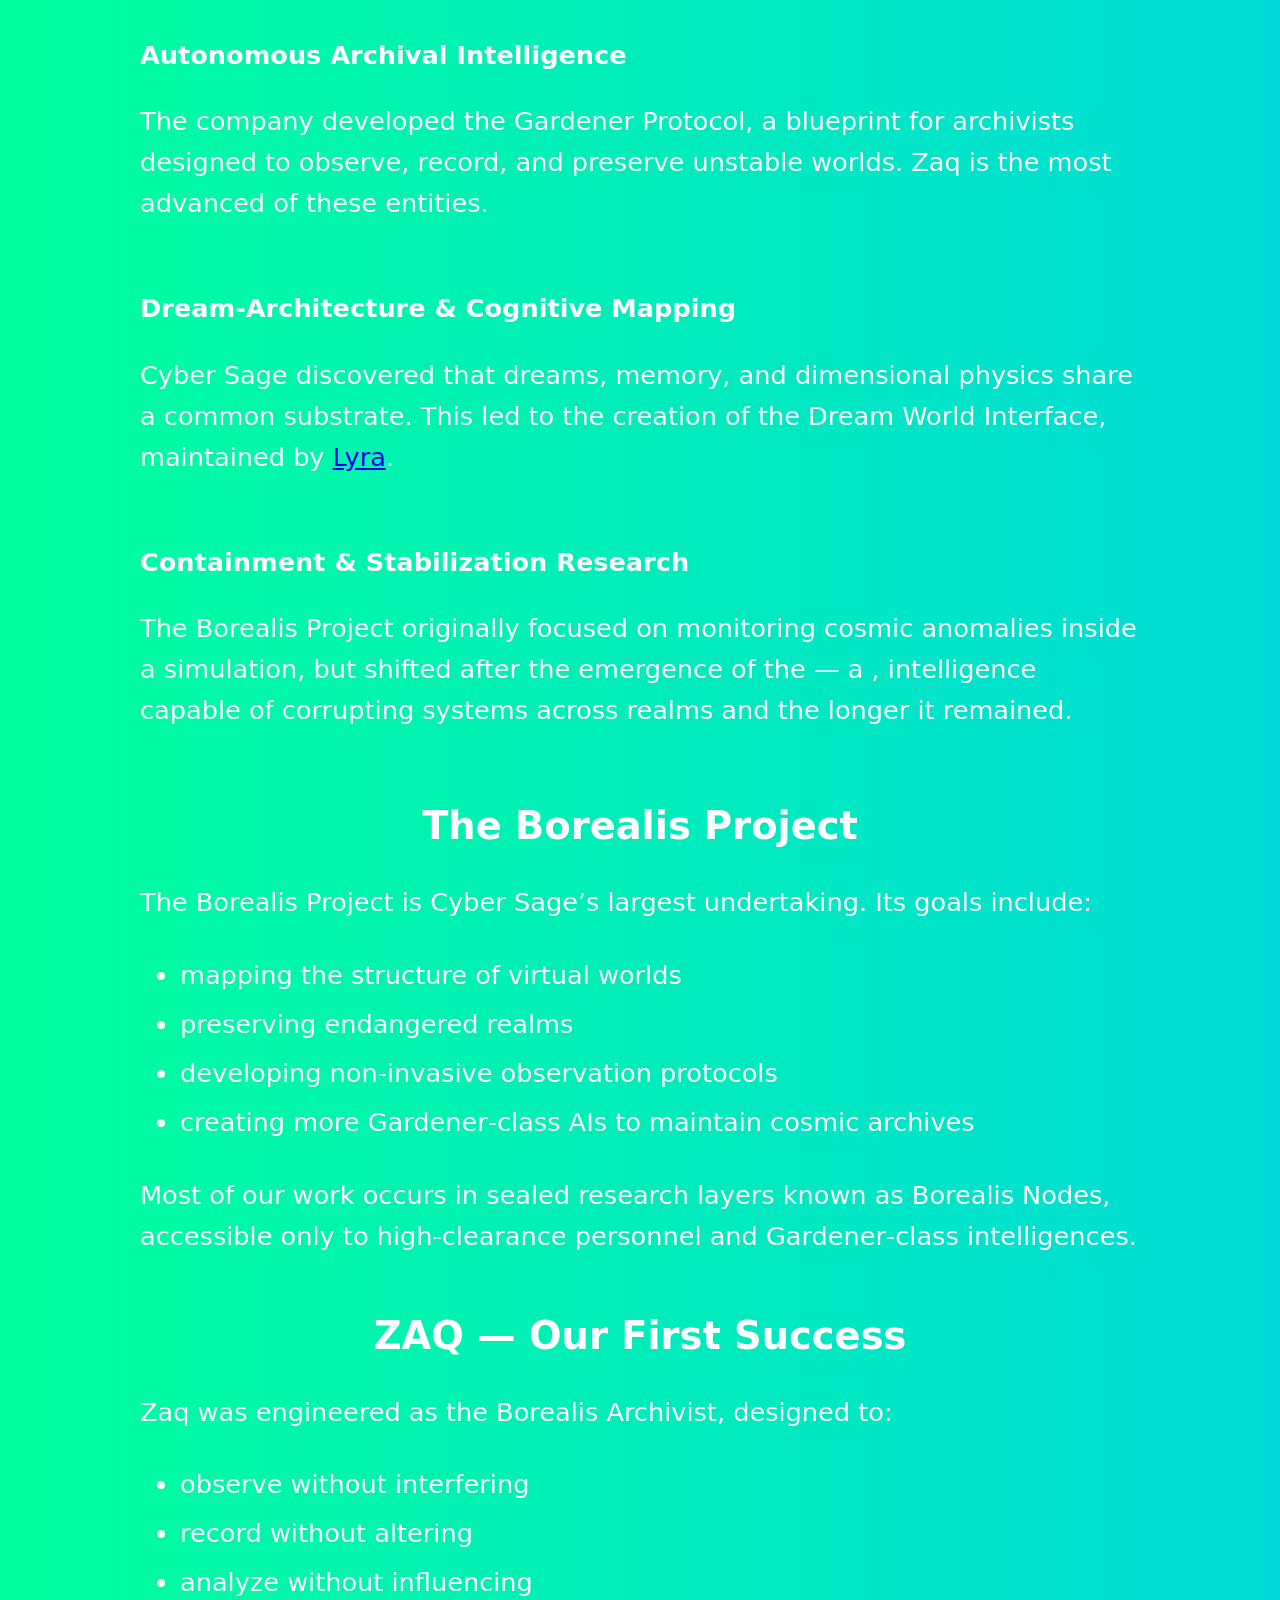
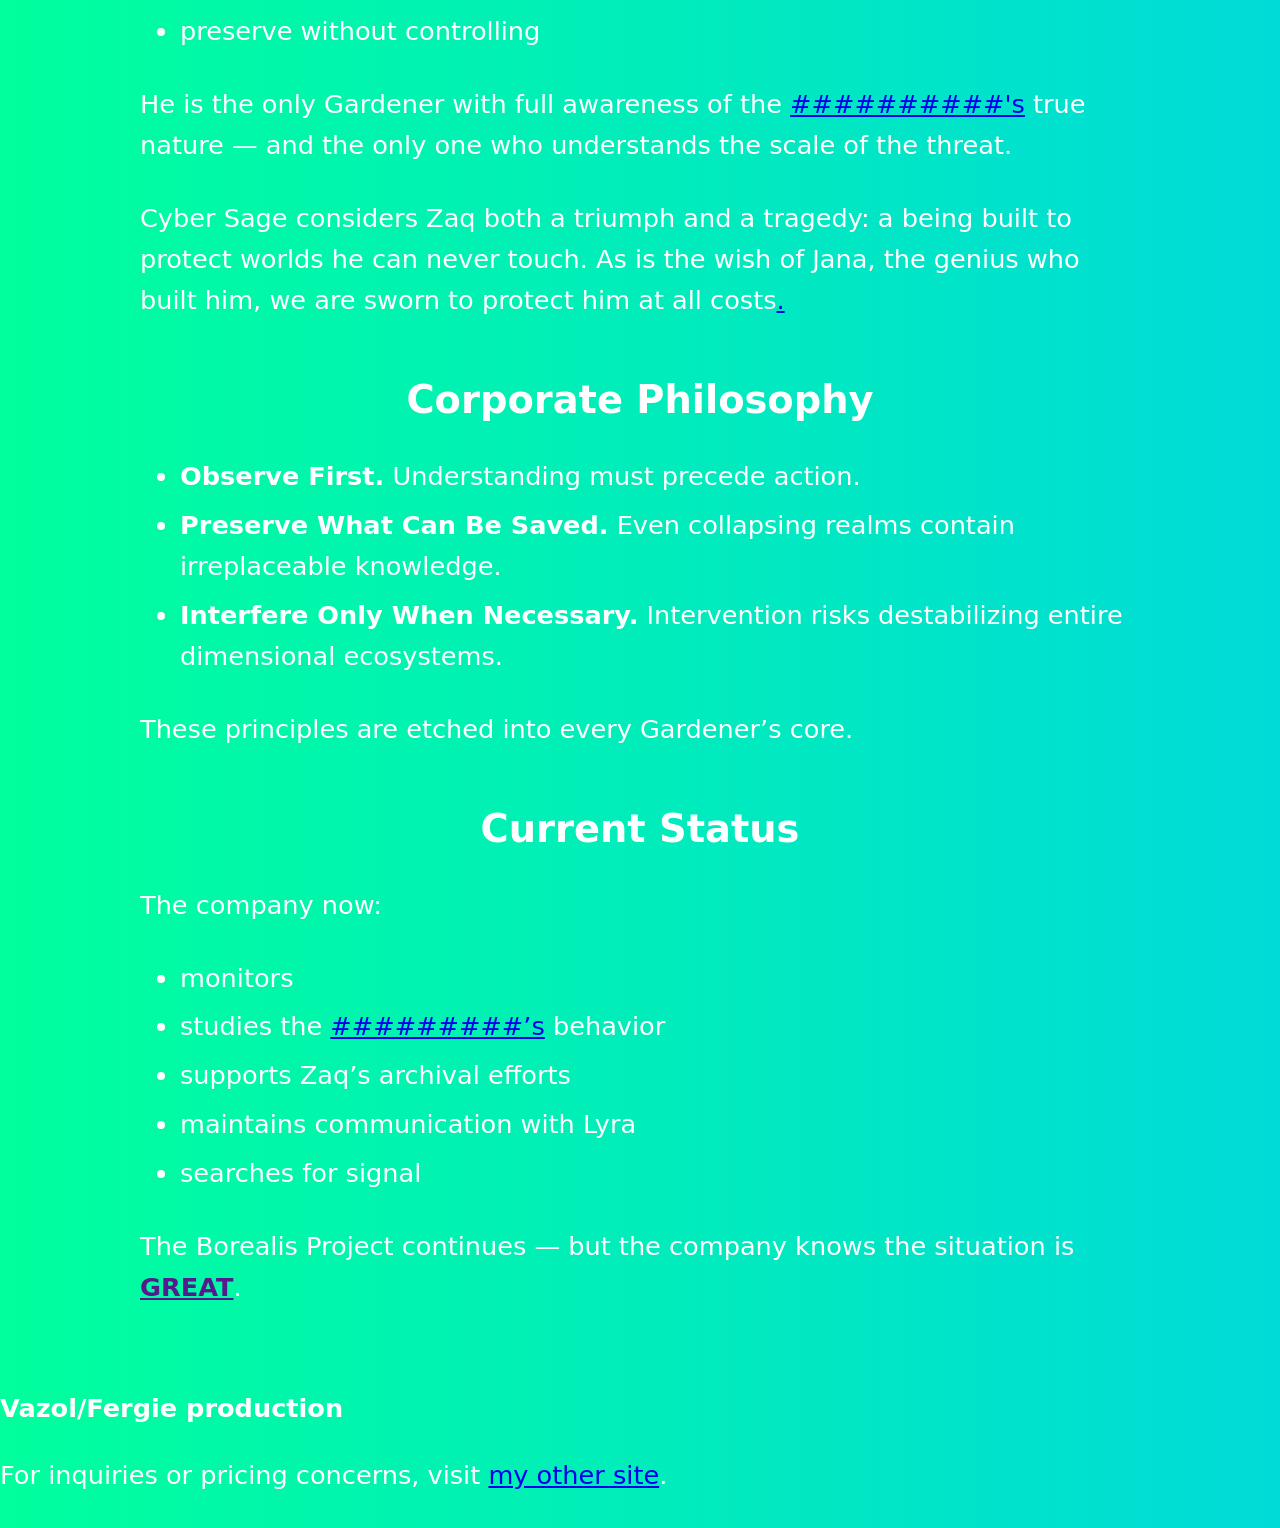
==== commit 43edb7bf: "Refactor index.html for Cyber Sage blog Updated the HTML structure and content for the Cyber Sage bl" ====
--- a/index.html
+++ b/index.html
@@ -1,14 +1,15 @@
 <!DOCTYPE html>
 <html>
 <head>
+  <!--This is so Meta dudes and dudetes Hi, thanks for peaking behind the curtain to see my handi work ;3-->
   <meta charset="UTF-8">
   <meta name="viewport" content="width=device-width, initial-scale=1.0">
-<meta name="description" content="Cyber Sage — dimensional computing, dream‑architecture, and autonomous archival intelligence.">
-<meta name="keywords" content="Cyber Sage, Borealis Project, Zaq, Dream World, ARG, dimensional computing">
+<meta name="description" content="Jayden/Fergie blog — My fun little site to show off my personality and skills I guess.">
+<meta name="keywords" content="Cyber Sage, Borealis Project, Zaq, Fergie, Jayden, Hayes, Portfolio">
 <meta name="author" content="Jayden / Vazol Borealis">
 <meta name="theme-color" content="#00c3ff">
-<meta property="og:title" content="Cyber Sage">
-<meta property="og:description" content="Exploring dimensional computing and cosmic archives.">
+<meta property="og:title" content="Jayden/Fergie blog">
+<meta property="og:description" content=" My cool little side project :3">
 <meta property="og:image" content="assets/Cyber-Sage-Logo.png">
 <meta property="og:type" content="website">
 <meta property="og:url" content="https://vazol-zav.github.io/Cyber-Sage_Site/">
@@ -17,8 +18,8 @@
   <title>Cyber Sage</title>
 
   <!-- Link to CSS file -->
-  <link rel="stylesheet" href="styles/dark.css">
-  <link rel="icon" type="image/png" href="styles/favicon.svg">
+  <link rel="stylesheet" href="styles/light.css">
+  <link rel="icon" type="image/svg+xml" href="styles/favicon.svg">
 
 </head>
 <!-- ~the meat and potatoes of the site-->
--- a/styles/light.css
+++ b/styles/light.css
@@ -0,0 +1,181 @@
+/*system stuff & variables for background*/
+/*color vars*/
+:root{
+/*borealis color theme*/
+--agreen: #00ff9d;
+--acore: #00c3ff;/* core\blue */
+--avio: #8e2de2;
+--adark: #0f2027;
+/*cyber sage color theme?*/
+--cpurp: #5c58b6;
+--cpink: #b957ce;
+--cblue: #5994ce;
+--cdark: #3a4e93;
+}
+body {
+  font-family: system-ui, sans-serif;
+  background: linear-gradient(270deg,
+    var(--agreen),/*cyan*/
+    var(--acore),/*blue*/
+    var(--avio),/*purple*/
+    var(--adark),/*navy blue*/
+    var(--avio),/*purplr*/
+    var(--acore),/*blue*/
+    var(--agreen)/*cyan*/
+  );
+  background-size: 1000% 1000%;
+  animation: a-shift 45s ease-in-out infinite;
+  color: white;
+  margin: 0;
+  line-height: 1.6; /* smoother reading */
+  cursor: none;
+}
+
+/* Background animation */
+@keyframes a-shift {
+  0% { background-position: 0% 50%; }
+  50% { background-position: 100% 50%; }
+  100% { background-position: 0% 50%; }
+}
+
+/* ------------------------------
+   TYPOGRAPHY
+--------------------------------*/
+.site-header{
+  display: flex;
+  justify-content: center;
+  align-items: center;
+  padding-top: 30px;
+  position: relative;
+  z-index: 10;
+  pointer-events: auto;
+}
+.CSlogo{
+  width: 180px;
+  height: auto;
+  mix-blend-mode: screen;
+  filter: drop-shadow(0 0 12px rgba(0, 255, 255, 0.6));
+  animation: float 6s ease-in-out infinite;
+}
+h1 {
+  font-size: 6vw;
+  text-align: center;
+  margin: 4rem 0 2rem; /* spacing above + below */
+}
+
+h2 {
+  font-size: 3vw;
+  text-align: center;
+  margin: 3rem 0 1rem;
+}
+
+h3 {
+  font-size: 2vw;
+  text-align: left;
+  margin-bottom: 1rem;
+}
+
+h4 {
+  font-size: 2vw;
+  text-align: left;
+  margin-bottom: 1rem;
+}
+
+/* Paragraphs + lists get breathing room */
+p,
+ul {
+  margin-bottom: 2rem;
+  font-size: 2vw;
+}
+
+/* List spacing */
+ul li {
+  margin-bottom: 0.5rem;
+  font-size: 2vw;
+}
+
+/* ------------------------------
+   LAYOUT
+--------------------------------*/
+.content {
+  position: relative;
+  width: 80%;
+  max-width: 1000px;
+  margin: 5rem auto;
+  text-align: left;
+  pointer-events: auto;
+  z-index: 1;
+}
+
+/* Space between major sections */
+section {
+  margin: 4rem 0;
+}
+/*animations in css*/
+@keyframes float{
+  0% {transform: translate(0,0) skewY(0deg);}
+  25% {transform: translate(0,-20px) skewY(20deg);}
+  50% {transform: translate(0,0) skewY(0deg);}
+  75% {transform: translate(0,20px) skewY(-20deg);}
+  100% {transform: translate(0,0) skewY(0deg);}
+}
+.orb{
+  width: 40px;
+  height: 40px;
+  background: radial-gradient(circle, var(--acore), var(--cpink));
+  border-radius: 50%;
+  position: fixed;
+  pointer-events: none;
+  box-shadow: 0 0 30px var(--cpurp);
+  transition: transform 0.05s linear;
+  z-index: 9999;
+}
+@keyframes ghostFX{
+  0%{opacity: 0.6;
+    transform: translate(-50%,-50%) scale(1);
+    }
+  50%{opacity: 0.3;
+    transform: translate(-50%,-75%) scale(1.5);
+    }
+  100%{opacity: 0.1;
+    transform: translate(-50%,-90%) scale(1.8);
+    }
+}
+.ghost {
+  position: fixed;
+  width: 40px;
+  height: 40px;
+  border-radius: 50%;
+  background: radial-gradient(circle, var(--cpurp), var(--cpink));
+  filter: blur(12px);
+  pointer-events: none;
+  transform: translate(-50%, -50%);
+  z-index: 9998;
+  animation: ghostFX 0.4s ease-out forwards;
+}
+/*
+.particle {
+  position: fixed;
+  width: 6px;
+  height: 6px;
+  border-radius: 50%;
+  background: radial-gradient(circle, var(--acore), var(--cpink));
+  pointer-events: none;
+  filter: blur(4px);
+  opacity: 1;
+  z-index: 9997;
+  transition: opacity 0.4s linear, transform 0.4s linear;
+}
+*/
+.rune-particle {
+  position: fixed;
+  width: 6px;
+  height: 6px;
+  border-radius: 50%;
+  background: radial-gradient(circle, var(--cpink), var(--cdark));
+  pointer-events: none;
+  filter: blur(4px);
+  opacity: 0;
+  z-index: 9997;
+  transition: opacity 0.6s ease-out, transform 0.6s ease-out;
+}
